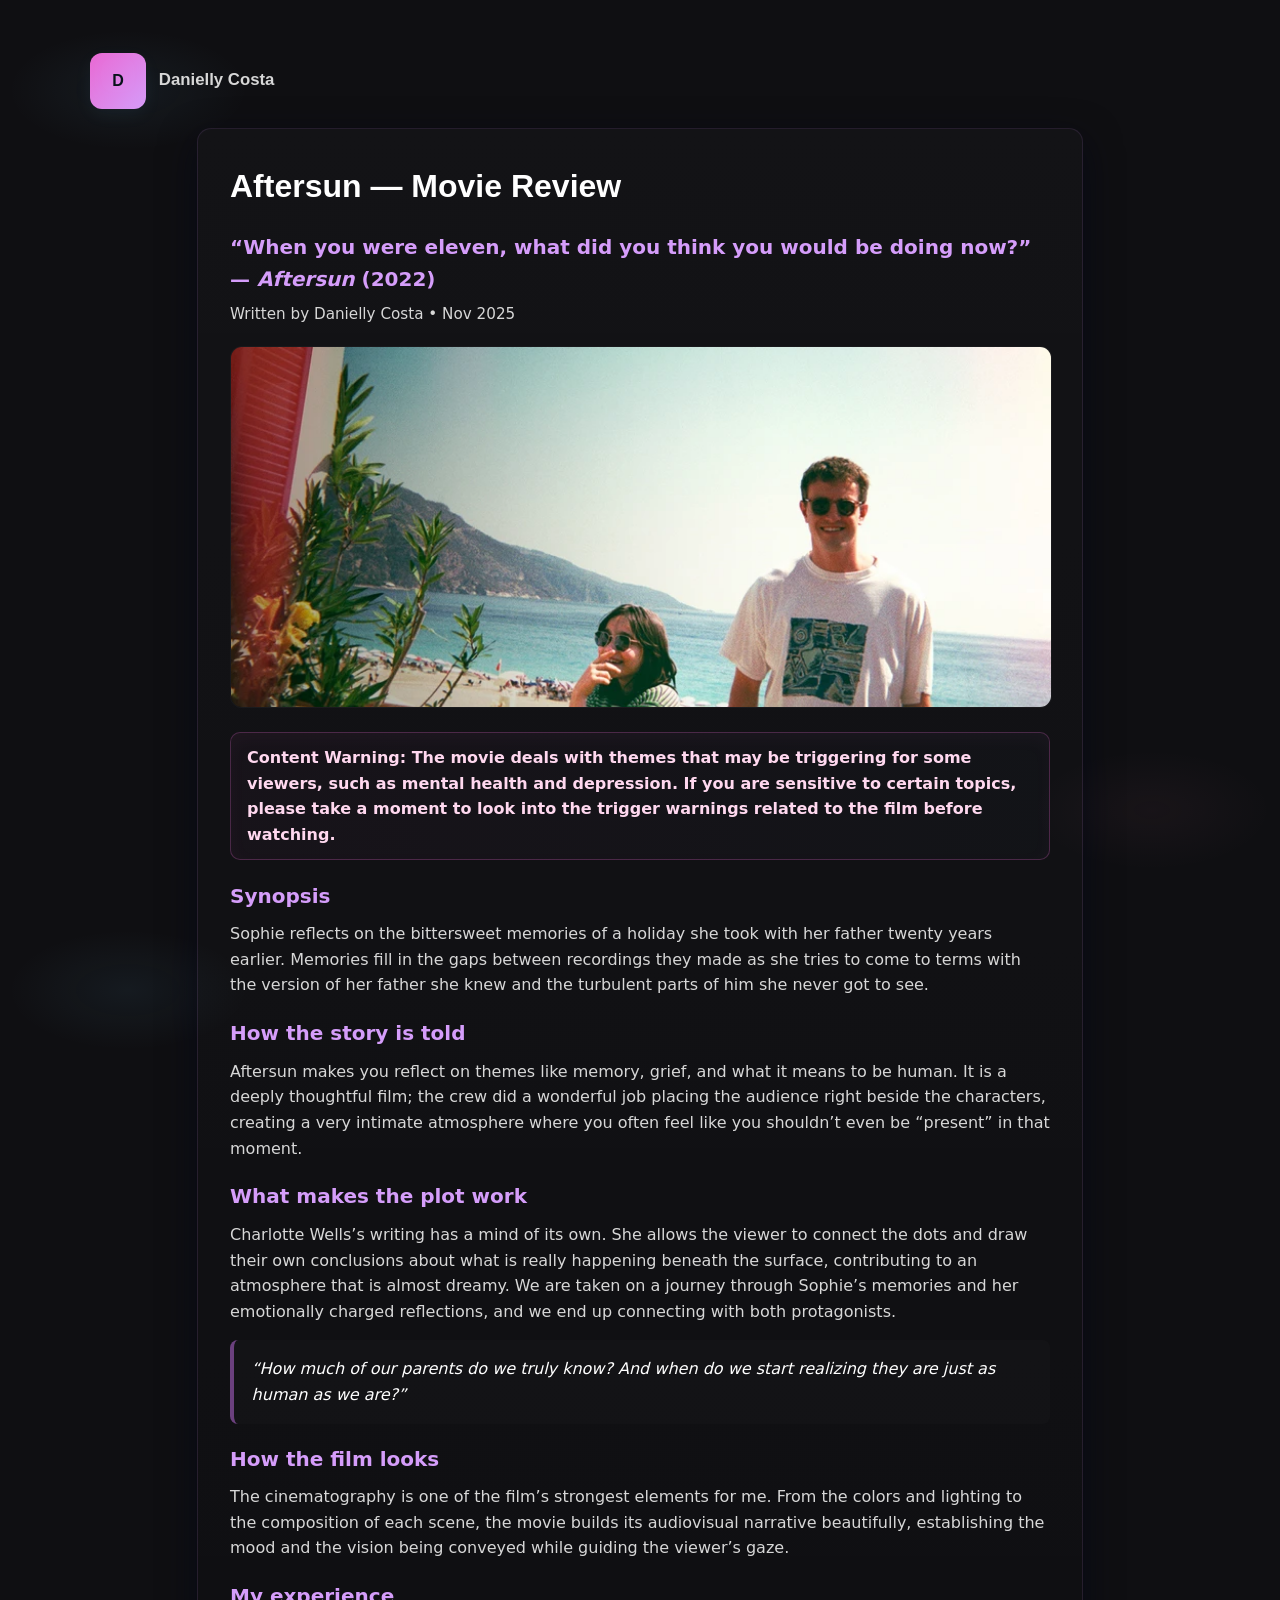
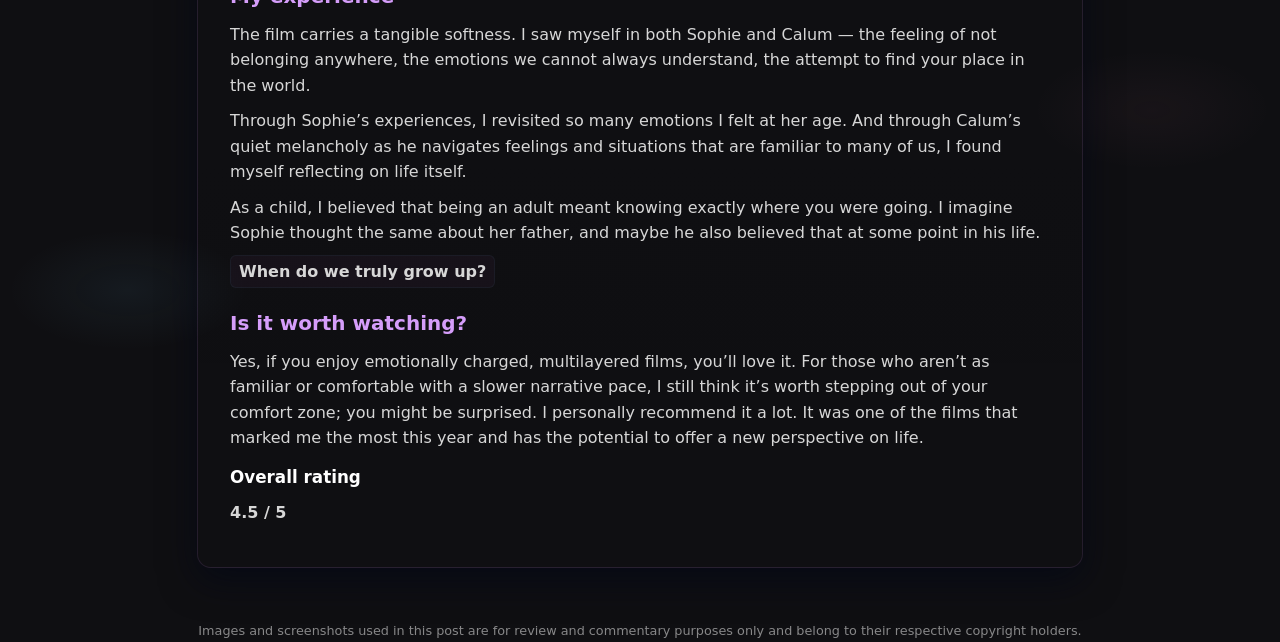
==== aftersun.html @ a1375c78 "first commit" ====
<!doctype html>
<html lang="en">

<head>
  <meta charset="utf-8" />
  <meta name="viewport" content="width=device-width,initial-scale=1" />
  <title>Aftersun — review | Dany</title>
  <link rel="stylesheet" href="styles/blog.css">
</head>

<body>
  <div class="wrap">
    <header class="post-header" role="banner">
      <a class="post-brand" href="index.html">
        <div class="logo">D</div>
        <h1>Danielly Costa</h1>
      </a>
    </header>

    <article class="post" role="article" aria-labelledby="post-title">
      <h1 id="post-title">Aftersun — Movie Review </h1>
      <h2 id="post-title">“When you were eleven, what did you think you would be doing now?” — <em>Aftersun</em> (2022)
      </h2>

      <div class="meta">Written by Danielly Costa • Nov 2025</div>

      <div class="hero-image" role="img" aria-label="Aftersun poster / still">
        <img src="./assets/images/aftersun.png" alt="Aftersun poster">
      </div>

      <div class="trigger-warning" role="note" aria-label="Trigger warning">
        Content Warning: The movie deals with themes that may be triggering for some viewers, such as mental health and
        depression. If you are sensitive to certain topics, please take a moment to look into the trigger warnings
        related to the film before watching.
      </div>

      <h2>Synopsis</h2>
      <p>Sophie reflects on the bittersweet memories of a holiday she took with her father twenty years earlier.
        Memories fill in the gaps between recordings they made as she tries to come to terms with the version of her
        father she knew and the turbulent parts of him she never got to see.</p>

      <h2>How the story is told</h2>
      <p>Aftersun makes you reflect on themes like memory, grief, and what it means to be human. It is a deeply
        thoughtful film; the crew did a wonderful job placing the audience right beside the characters, creating a very
        intimate atmosphere where you often feel like you shouldn’t even be “present” in that moment.</p>

      <h2>What makes the plot work</h2>
      <p>Charlotte Wells’s writing has a mind of its own. She allows the viewer to connect the dots and draw their own
        conclusions about what is really happening beneath the surface, contributing to an atmosphere that is almost
        dreamy. We are taken on a journey through Sophie’s memories and her emotionally charged reflections, and we end
        up connecting with both protagonists.</p>

      <blockquote>
        “How much of our parents do we truly know? And when do we start realizing they are just as human as we are?”
      </blockquote>

      <h2>How the film looks</h2>
      <p>The cinematography is one of the film’s strongest elements for me. From the colors and lighting to the
        composition of each scene, the movie builds its audiovisual narrative beautifully, establishing the mood and the
        vision being conveyed while guiding the viewer’s gaze.</p>

      <h2>My experience</h2>
      <p>The film carries a tangible softness. I saw myself in both Sophie and Calum — the feeling of not belonging
        anywhere, the emotions we cannot always understand, the attempt to find your place in the world.</p>
      <p>Through Sophie’s experiences, I revisited so many emotions I felt at her age. And through Calum’s quiet
        melancholy as he navigates feelings and situations that are familiar to many of us, I found myself reflecting on
        life itself.</p>
      <p>As a child, I believed that being an adult meant knowing exactly where you were going. I imagine Sophie thought
        the same about her father, and maybe he also believed that at some point in his life.</p>
      <p><span class="quote-inline">When do we truly grow up?</span></p>

      <h2>Is it worth watching?</h2>
      <p>Yes, if you enjoy emotionally charged, multilayered films, you’ll love it. For those who aren’t as familiar or
        comfortable with a slower narrative pace, I still think it’s worth stepping out of your comfort zone; you might
        be surprised. I personally recommend it a lot. It was one of the films that marked me the most this year and has
        the potential to offer a new perspective on life.</p>

      <h3>Overall rating</h3>
      <p><strong>4.5 / 5</strong></p>
    </article>
  </div>
  <p class="image-disclaimer">
    Images and screenshots used in this post are for review and commentary purposes only and belong to their respective
    copyright holders.
  </p>

</body>

</html>
---- styles/blog.css ----
:root {
    --bg: #0f0f12;
    --card: #0f1720;
    --muted: #d7d7d7;
    --accent: #e969d4;
    --accent-2: #d59dfa;
    --glass: rgba(255, 255, 255, 0.04);
    --radius: 14px;
    --gap: 1.25rem;
    --max-width: 1100px;
    --content-width: 820px;
    --main-font: 'Montserrat', system-ui, -apple-system, sans-serif;
    --display-font: 'Krona One', sans-serif;
}

html, body { height: 100%; }

@import url('https://fonts.googleapis.com/css2?family=Krona+One&family=Montserrat:wght@400;500;600&display=swap');

body {
    margin: 0;
    background:
        radial-gradient(1200px 600px at 10% 10%, rgba(122,208,255,0.06), transparent 10%),
        radial-gradient(1000px 500px at 90% 90%, rgba(255,138,182,0.04), transparent 12%),
        var(--bg);
    color: var(--muted);
    font-family: var(--main-font);
    -webkit-font-smoothing: antialiased;
    -moz-osx-font-smoothing: grayscale;
    line-height: 1.6;
}

.wrap {
    max-width: var(--max-width);
    margin: 2.3rem auto;
    padding: 1rem;
}

.post-header {
    display:flex;
    align-items: center;
    justify-content: space-between;
    gap: 1rem;
    margin-bottom: 1.2rem;
}
.post-brand {
    display:flex;
    gap:.8rem;
    align-items:center;
    color:var(--muted);
    text-decoration:none;
}
.logo {
    width:56px; height:56px; border-radius:12px;
    background: linear-gradient(135deg,var(--accent),var(--accent-2));
    display:grid; place-items:center;
    font-family: var(--display-font);
    font-weight:700;
    color:#07121a;
    box-shadow: 0 6px 18px rgba(122,208,255,0.06), inset 0 -6px 18px rgba(255,138,182,0.04);
}
.post-brand h1 { margin:0; font-size:1.05rem; font-family:var(--display-font); }

.post {
    max-width: var(--content-width);
    margin: 0 auto;
    background: linear-gradient(180deg, rgba(255,255,255,0.018), transparent);
    padding: 2rem;
    border-radius: var(--radius);
    box-shadow: 0 12px 36px rgba(2,6,23,0.6);
    border: hsla(276,75%,73%,0.12) .08rem solid;
}

.post h1 {
    margin: 0 0 .6rem 0;
    font-family: 'Krona One', sans-serif;
    font-size: 2rem;
    color: #fff;
}
.post h2 {
    margin: 1.2rem 0 .4rem 0;
    font-size: 1.25rem;
    color: var(--accent-2);
}
.post h3 {
    margin: .8rem 0 .4rem 0;
    font-size: 1.05rem;
    color: #fff;
}

.meta {
    color: var(--muted);
    font-size: .95rem;
    margin-bottom: 1.25rem;
}

.post .hero-image {
    width: 100%;
    height: 360px;
    border-radius: 12px;
    background: linear-gradient(180deg, rgba(255,255,255,0.02), rgba(255,255,255,0.01));
    display:grid;
    place-items:center;
    color: rgba(255,255,255,0.12);
    margin: 1rem 0 1.25rem 0;
    border: 1px solid rgba(255,255,255,0.02);
    overflow: hidden;
}
.post .hero-image img {
    width:100%;
    height:100%;
    object-fit:cover;
    display:block;
}

.post p {
    color: var(--muted);
    font-size: 1rem;
    margin: .6rem 0;
}

.post ul, .post ol {
    margin-left: 1.1rem;
    color: var(--muted);
}

.trigger-warning {
    border: 1.6px solid rgba(233,105,212,0.25);
    background: linear-gradient(90deg, rgba(233,105,212,0.03), rgba(111,182,230,0.02));
    padding: .75rem 1rem;
    border-radius: 10px;
    color: #ffd8ef;
    font-weight: 600;
    margin: 1.5rem 0 1.2rem 0;
    box-shadow: 0 6px 18px rgba(233,105,212,0.04) inset;
}

.post blockquote {
    margin: 1rem 0;
    padding: 1rem 1.1rem;
    border-left: 4px solid rgba(196, 111, 230, 0.5);
    background: rgba(255,255,255,0.015);
    color: #fff;
    font-style: italic;
    border-radius: 8px;
}

.post blockquote footer {
    margin-top:.6rem;
    color: var(--muted);
    font-size:.9rem;
    font-style: normal;
}

.quote-inline {
    display:inline-block;
    padding:.15rem .5rem;
    border-radius:6px;
    background: rgba(230, 111, 224, 0.04);
    border: 1px solid rgba(111,182,230,0.06);
    color: var(--muted);
    font-weight:600;
}

a.read-more-post {
    display:inline-block;
    margin-top:1rem;
    padding:.55rem .9rem;
    border-radius:10px;
    background: linear-gradient(90deg,var(--accent),var(--accent-2));
    color:#07121a;
    font-weight:700;
    text-decoration:none;
}

@media (max-width:900px) {
    .post .hero-image { height:260px; }
    .post { padding:1.25rem; }
}
@media (max-width:520px) {
    .post .hero-image { height:180px; }
    .post h1 { font-size:1.5rem; }
}

/* Sub images for each k-drama */
.sub-image {
    width: 80%;
    height: 260px;
    margin: 1rem auto;
    border-radius: 12px;
    overflow: hidden;
    background: linear-gradient(180deg, rgba(255,255,255,0.02), rgba(255,255,255,0.01));
    border: 1px solid rgba(255,255,255,0.02);
    display: grid;
    place-items: center;
    box-shadow: 0 8px 24px rgba(2,6,23,0.5);
}

.sub-image img {
    width: 100%;
    height: 100%;
    object-fit: cover;
    display: block;
}

@media (max-width: 900px) {
    .sub-image { 
        height: 200px; 
        width: 90%; 
    }
}

@media (max-width: 520px) {
    .sub-image { 
        height: 150px; 
        width: 100%; 
    }
}
.image-disclaimer, .copyright {
    margin-top: 1.5rem;
    font-size: 0.8rem;
    opacity: 0.6;
    text-align: center;
}
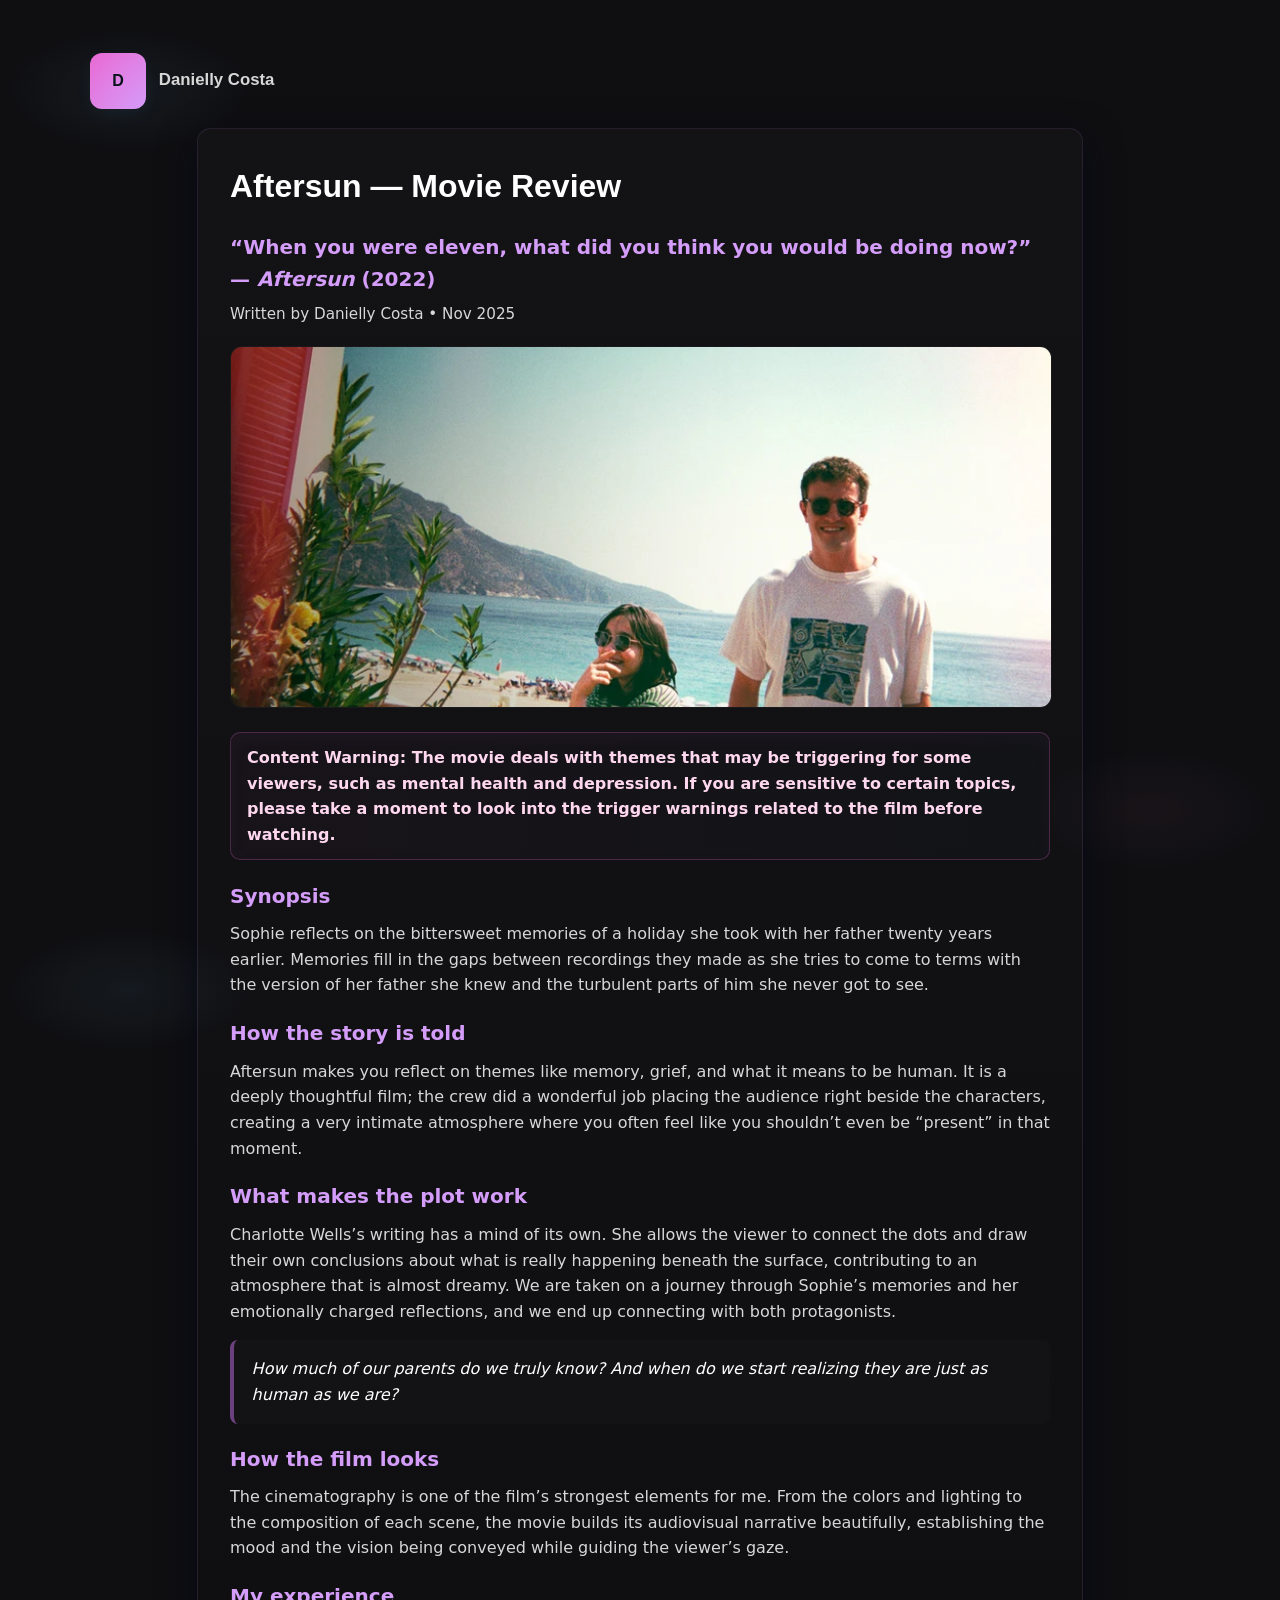
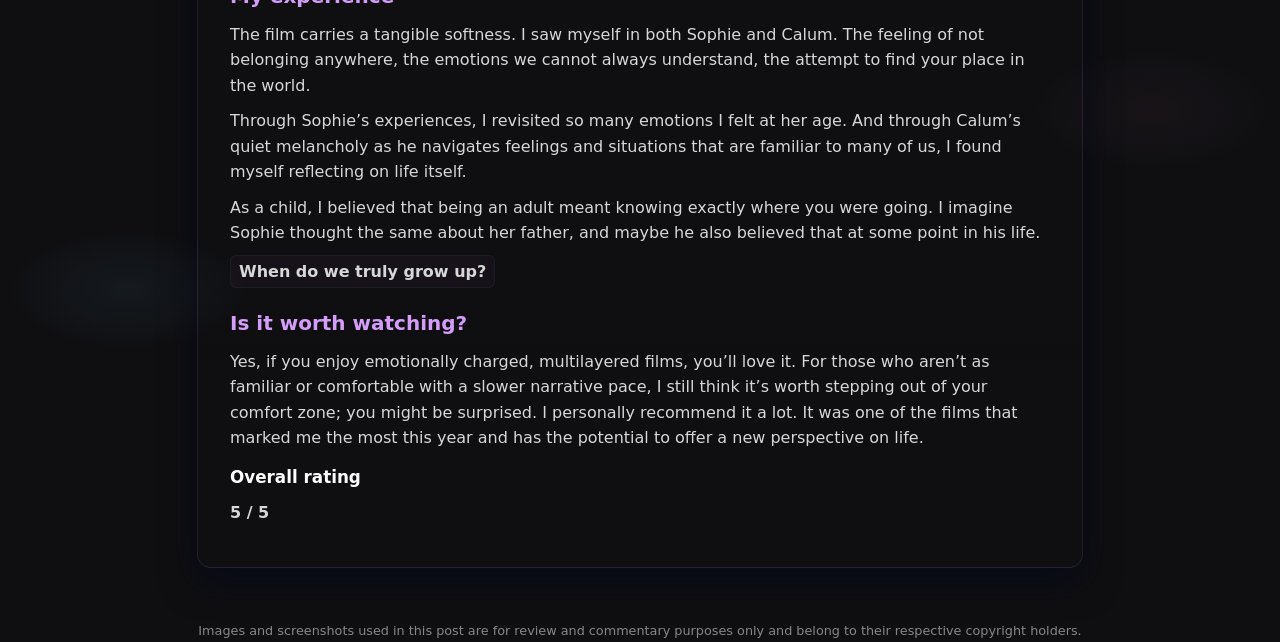
==== commit 7eb68734: "updating a text" ====
--- a/aftersun.html
+++ b/aftersun.html
@@ -51,7 +51,7 @@
         up connecting with both protagonists.</p>
 
       <blockquote>
-        “How much of our parents do we truly know? And when do we start realizing they are just as human as we are?”
+        How much of our parents do we truly know? And when do we start realizing they are just as human as we are?
       </blockquote>
 
       <h2>How the film looks</h2>
@@ -60,7 +60,7 @@
         vision being conveyed while guiding the viewer’s gaze.</p>
 
       <h2>My experience</h2>
-      <p>The film carries a tangible softness. I saw myself in both Sophie and Calum — the feeling of not belonging
+      <p>The film carries a tangible softness. I saw myself in both Sophie and Calum. The feeling of not belonging
         anywhere, the emotions we cannot always understand, the attempt to find your place in the world.</p>
       <p>Through Sophie’s experiences, I revisited so many emotions I felt at her age. And through Calum’s quiet
         melancholy as he navigates feelings and situations that are familiar to many of us, I found myself reflecting on
@@ -76,7 +76,7 @@
         the potential to offer a new perspective on life.</p>
 
       <h3>Overall rating</h3>
-      <p><strong>4.5 / 5</strong></p>
+      <p><strong>5 / 5</strong></p>
     </article>
   </div>
   <p class="image-disclaimer">
